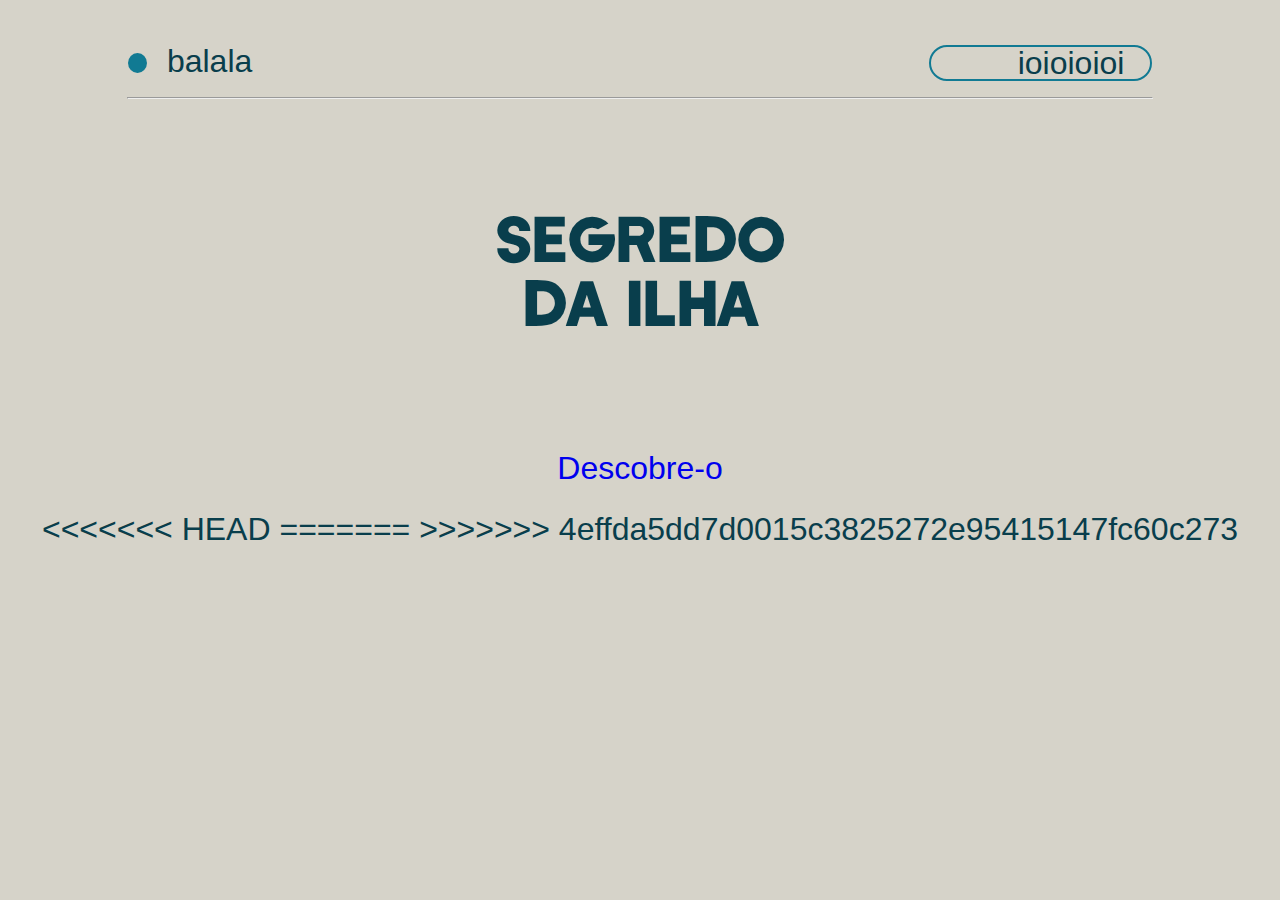
==== index.html @ 46615ce1 "Merge branch 'main' of https://github.com/Rosa-do-Carmo/P4" ====
<!DOCTYPE html>
<html lang="en">
<head>
    <meta charset="UTF-8">
    <meta name="viewport" content="width=device-width, initial-scale=1.0">
    <title>Document</title>
    <title>HTML5 Boilerplate</title>
  <link rel="stylesheet" href="data/reset.css">
  <link rel="stylesheet" href="data/styles.css">
</head>
<body>
    <body>
        <div id="wrapper">
        <header>
            <div id="top">
                <nav id="top-nav">
                    <a id="dot"></a>
                    <p>balala</p>
                    <p id="space"></p>
                    <p id="textbox">ioioioioi</p>
                </nav>
                <hr>
                <div>
        </header>
        <main>
            <h1>segredo<br>da ilha</h1>
            <div>
              <nav>
                <a id="start" href="0.html" onclick="pathA()">Descobre-o</a>
              </nav>
            </div>
            </main>
            <footer>
                <div id="waves"></div>
            </footer>
    </div>
    <script src="data/app.js"></script>
<<<<<<< HEAD
    <script src="data/buttons.js"></script>
=======
    <script>function pathA(){
      var v = 0;
      localStorage.setItem("v", v);
    }
      </script>
>>>>>>> 4effda5dd7d0015c3825272e95415147fc60c273
</body>
</html>
---- data/styles.css ----
@font-face {
  font-family: titlefont;
  src: url('Womby-Regular.ttf');
}
:root {
  font-family: sans-serif;
  color: #093e4c;
  --col1: #117a93;
  --col2: #beee62;
  --col3: #f7743b;
  --bg: #d2ceb7;
}

body {
  font-size:200%;
  display: block;
  position: relative;
  background-color: var(--bg);
  background-color: #d6d3c9;
  background-image: url("https://cdn.discordapp.com/attachments/594581200249684084/1178651731958169620/bg.png");
  background-size:cover;
  background-position: center bottom;
  background-repeat: no-repeat;
  width: 100%;
  height: 100vh;
  margin: 0 auto;
  text-align: center;
}
#wrapper {
  width: 100%;
}/*
header {
  height: 50vh;
}*/

main {
  width: 100%;
  justify-content: center;
  margin: 0 auto;
}

article {
  min-width: 10%;
  max-width: 40%;
  height: 40vh;
  margin: 2vh auto;
  border-radius: 10px;
  border: 2px solid #9d9d9d;
  background-color: #ffffff75;
  min-height: 25px;
  padding: 10px;
  line-height: 100%;
}
img {
  height: 100%;
  width: auto;
}

h2 {
  position:relative;
  margin: 0 auto;
  width: 60%;
  text-align: center;
  line-height: 60%;
  font-size: 150%;
}
br {
  line-height: 100%;
}
strong {
  border: 1px #9d9d9d solid;
  border-radius: 10%;
  padding-left: 1%;
  padding-right: 1%;
}
#boxes {
  padding: 5% 0;
  margin: 0 auto;
  height: 26vh;
  width:60%;
  border-radius: 10px;
  border: 2px solid #9d9d9d;
  background-color: #ffffff00;
  padding: 10px;
} 

nav {
  box-sizing: border-box;
  display: flex;
  padding: auto;
  padding-left: 0;
  justify-content: space-evenly;
}

a, a:visited {
  text-decoration: none;
  text-decoration-color: #000;
  /*font-variant: small-caps;
  vertical-align: middle;*/
  display: inline-block;
  margin: auto;
  /*font-size: 200%;*/
}
.a {
  font-size: 100%;
  color: var(--col1);
  /* border: 2px solid var(--col1); */
}
.b {
  font-size: 100%;
  color: var(--col2);
  /* border: 2px solid var(--col2); */
}
.c {
  font-size: 100%;
  color: var(--col3);
  /* border: 2px solid var(--col3); */
}

#big {
  border-radius: 5vh;
  padding-left: 10px;
  padding-right: 10px;
}
#big:hover {
  border-radius: 10px;
  transition: 0.3s;
}
button, a {
  cursor: pointer;
  line-height: 25px;
  /* width:150px;
  height: 50px; */
  transition: 0.3s;
  padding: 0;
  background: transparent;
  border: none;
}
#selected {
  padding-left: 25px;
  width: 50%;
  margin: 0 auto;
}
#small {
  background-color: #d6d3c9;
  border: none;
  border-radius: 0px;
  height: 12px;
  margin-top: vh;
  line-height: 13px;
  font-size: 50%;
  align-content: start;
}
#progress-bar {
  color: #d6d3c9;
  background-color: #117a93;
  width: 10%;
  margin-left: 0;
}
#top {
  padding-top: 5vh;
}
#top-nav {
  justify-content: unset;
  width: 80%;
  margin: 0 auto;
}
hr {
  width: 80%;
}
 #dot {
  width: 20px;
  height:20px;
  background-color: #117a93;
  border-radius: 50%;
  border: none;
  margin-left: 0;
  margin-right: 20px;
 }
 #space {
  width: 70%;
 }
 #textbox {
  width: 20%;
  text-align: right;
  margin-left: 0;
  border: 2px #117a93 solid;
  border-radius: 20px;
  padding-right: 2vw;
 }

 h1 {
  position:relative;
  margin: 0 auto;
  width: 60%;
  text-align: center;
  padding-top: 10vh;
  padding-bottom: 10vh;
  font-size: 200%;
  font-style: bold;
  font-family: titlefont;
}
#start {
  width: 20vw;
  height: 10vh;
  line-height: 10vh;
  border-radius: 5vh;
}

footer {
  position: absolute;
  height: 100px;
  width: 100%;
  background-image: url("https://cdn.discordapp.com/attachments/594581200249684084/1176118038270050374/wave.png");
  background-repeat: repeat-x;
  margin-bottom: 0;
  bottom: 0;
}
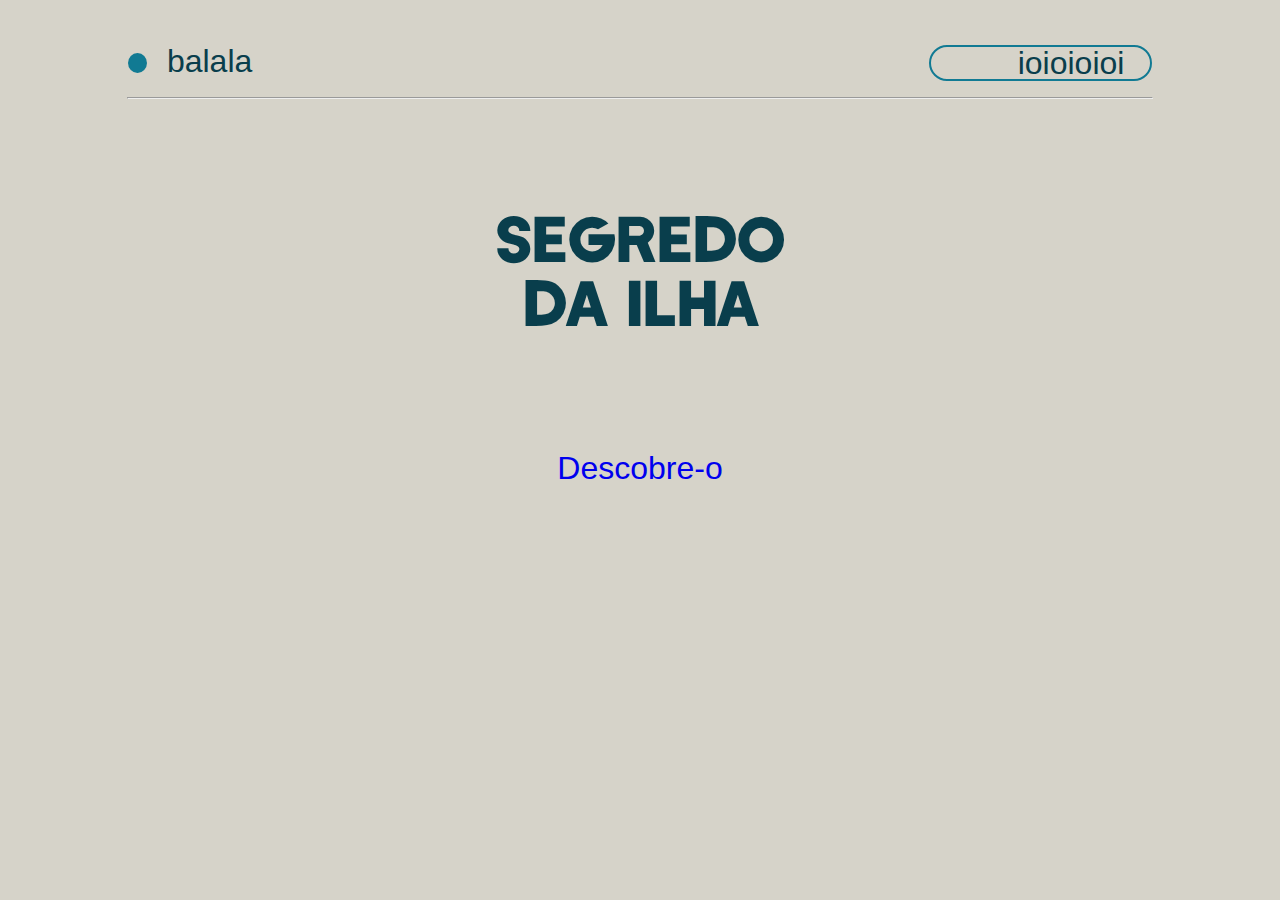
==== commit 530fff0b: "Update index.html" ====
--- a/index.html
+++ b/index.html
@@ -35,14 +35,11 @@
             </footer>
     </div>
     <script src="data/app.js"></script>
-<<<<<<< HEAD
     <script src="data/buttons.js"></script>
-=======
     <script>function pathA(){
       var v = 0;
       localStorage.setItem("v", v);
     }
       </script>
->>>>>>> 4effda5dd7d0015c3825272e95415147fc60c273
 </body>
 </html>
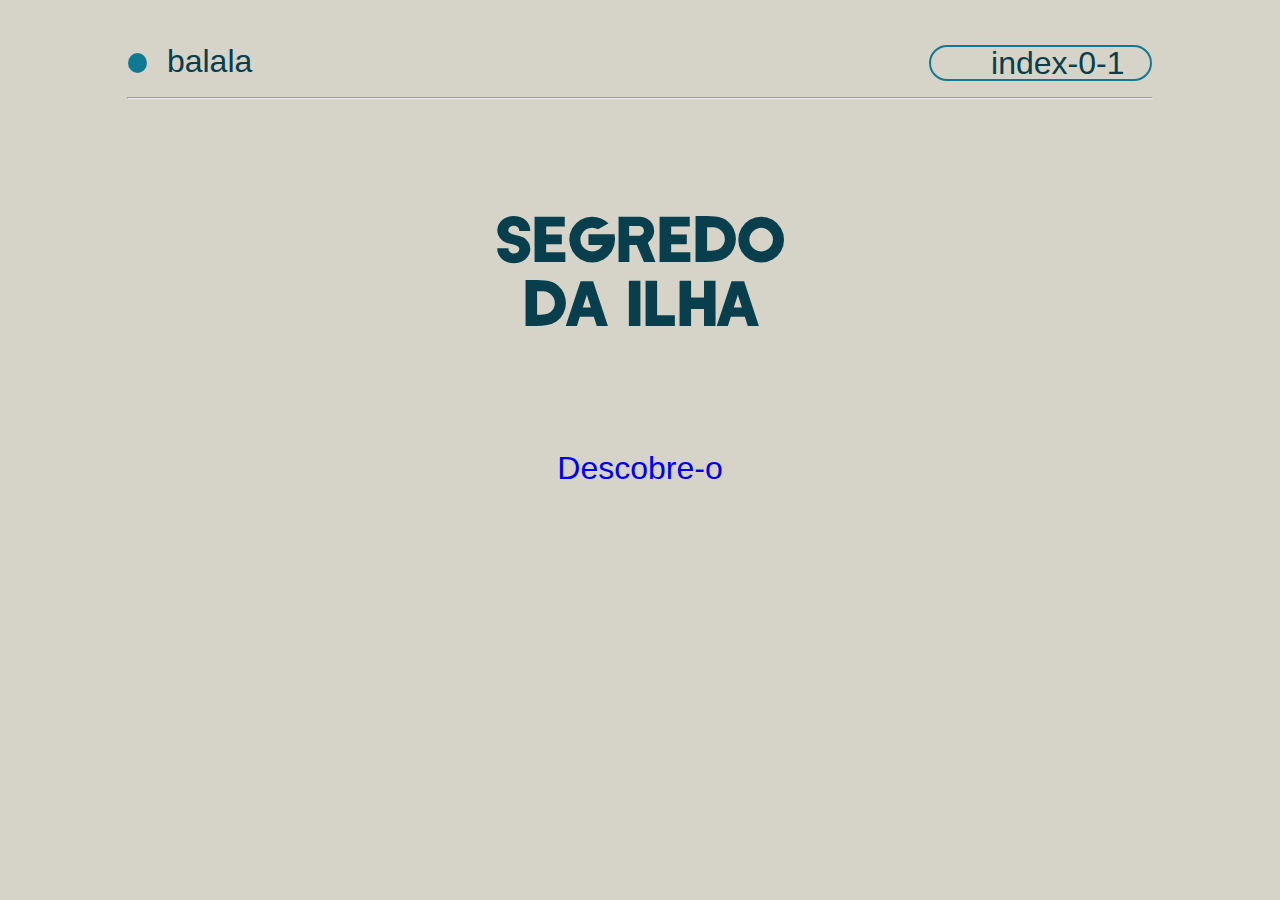
==== commit 9e43fc24: "added a lot of text" ====
--- a/index.html
+++ b/index.html
@@ -17,7 +17,7 @@
                     <a id="dot"></a>
                     <p>balala</p>
                     <p id="space"></p>
-                    <p id="textbox">ioioioioi</p>
+                    <p id="textbox"></p>
                 </nav>
                 <hr>
                 <div>
@@ -36,10 +36,6 @@
     </div>
     <script src="data/app.js"></script>
     <script src="data/buttons.js"></script>
-    <script>function pathA(){
-      var v = 0;
-      localStorage.setItem("v", v);
-    }
-      </script>
+
 </body>
 </html>
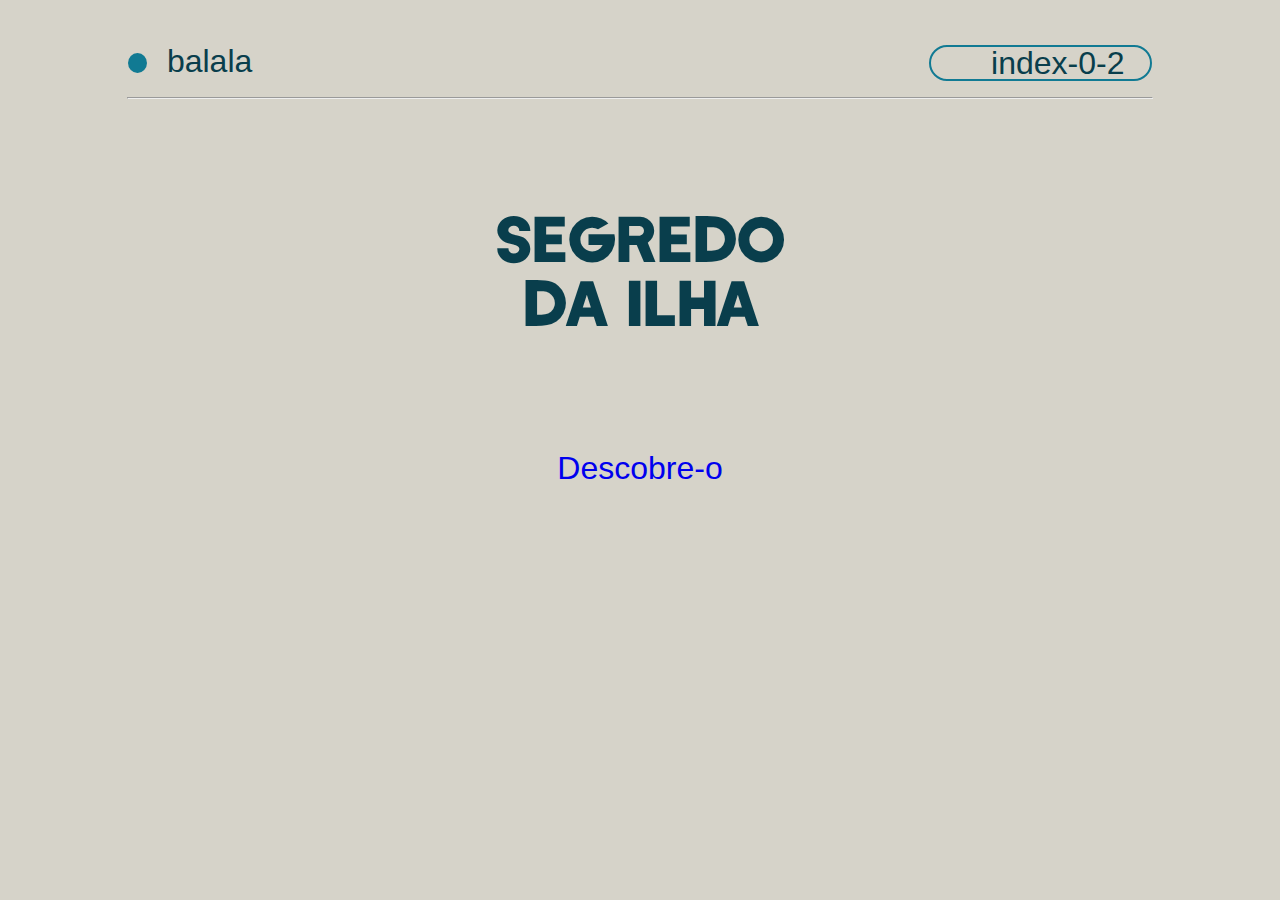
==== commit b29e3b9d: "Merge branch 'main' of https://github.com/Rosa-do-Carmo/P4" ====
--- a/index.html
+++ b/index.html
@@ -36,6 +36,5 @@
     </div>
     <script src="data/app.js"></script>
     <script src="data/buttons.js"></script>
-
 </body>
 </html>
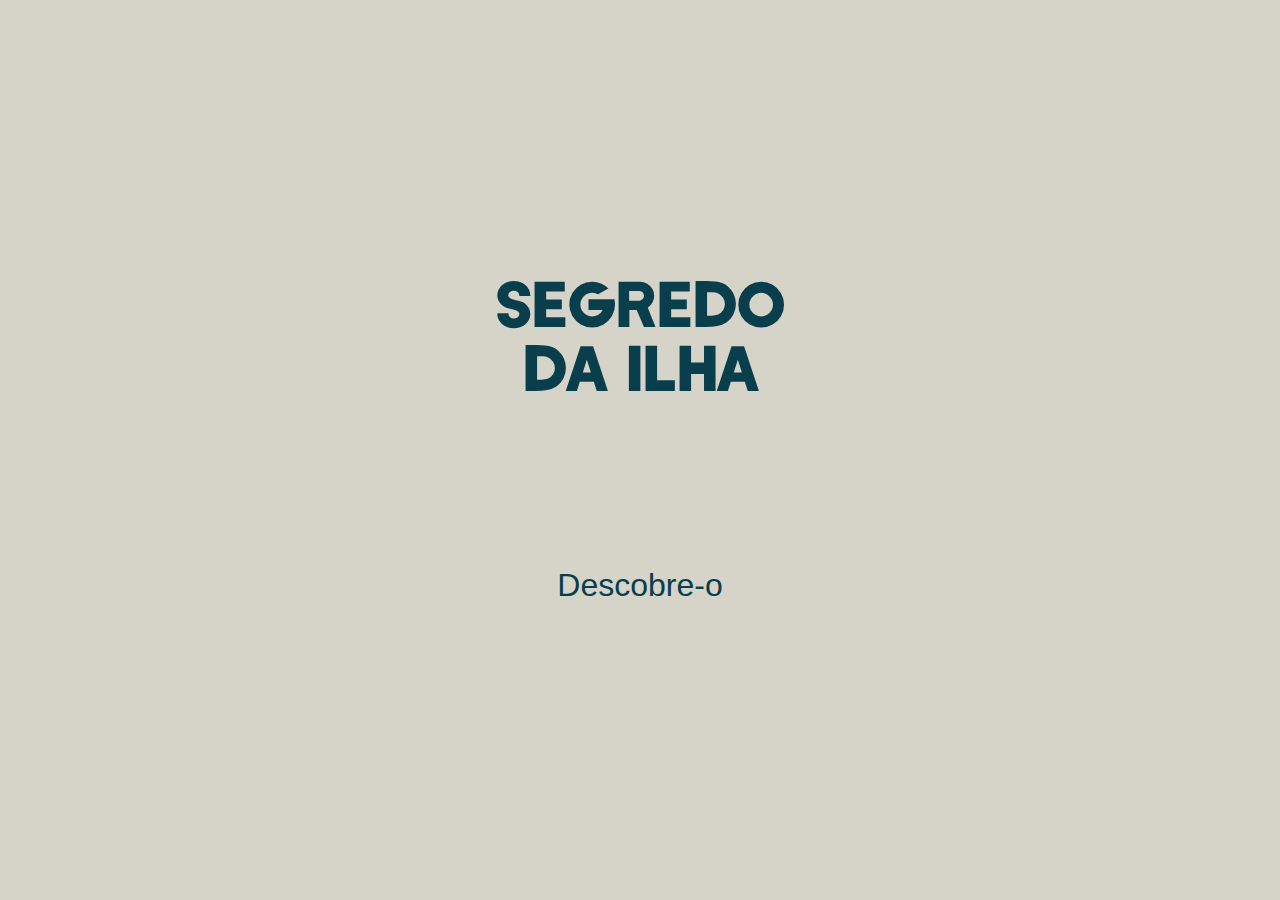
==== commit d0a57bd1: "fixed main layout" ====
--- a/index.html
+++ b/index.html
@@ -12,19 +12,11 @@
     <body>
         <div id="wrapper">
         <header>
-            <div id="top">
-                <nav id="top-nav">
-                    <a id="dot"></a>
-                    <p>balala</p>
-                    <p id="space"></p>
-                    <p id="textbox"></p>
-                </nav>
-                <hr>
-                <div>
+
         </header>
         <main>
             <h1>segredo<br>da ilha</h1>
-            <div>
+            <div id="start-btn">
               <nav>
                 <a id="start" href="0.html" onclick="pathA()">Descobre-o</a>
               </nav>
--- a/data/styles.css
+++ b/data/styles.css
@@ -2,118 +2,121 @@
   font-family: titlefont;
   src: url('Womby-Regular.ttf');
 }
+
 :root {
   font-family: sans-serif;
   color: #093e4c;
   --col1: #117a93;
-  --col2: #beee62;
+  --col2: #569c66;
   --col3: #f7743b;
   --bg: #d2ceb7;
 }
 
 body {
-  font-size:200%;
+  font-size: 200%;
   display: block;
   position: relative;
   background-color: var(--bg);
   background-color: #d6d3c9;
   background-image: url("https://cdn.discordapp.com/attachments/594581200249684084/1178651731958169620/bg.png");
-  background-size:cover;
+  background-size: cover;
   background-position: center bottom;
   background-repeat: no-repeat;
-  width: 100%;
+  width: 100vw;
   height: 100vh;
   margin: 0 auto;
   text-align: center;
-}
+  color: #093e4c;
+  overflow: hidden;
+}
+
 #wrapper {
   width: 100%;
-}/*
+  height: 100%;
+}
+
+
 header {
-  height: 50vh;
-}*/
+  height: 10vh;
+}
 
 main {
-  width: 100%;
-  justify-content: center;
-  margin: 0 auto;
+  position: relative;
+  height: 90vh;
+  width: 100vw;
+  margin: 0 auto;
+  margin-right: 0;
+  display: inline-flex;
 }
 
 article {
-  min-width: 10%;
-  max-width: 40%;
-  height: 40vh;
-  margin: 2vh auto;
-  border-radius: 10px;
-  border: 2px solid #9d9d9d;
-  background-color: #ffffff75;
-  min-height: 25px;
-  padding: 10px;
-  line-height: 100%;
-}
+  width: 50vw;
+  height: auto;
+}
+
 img {
-  height: 100%;
-  width: auto;
+  height: auto;
+  width: 50vw;
 }
 
 h2 {
-  position:relative;
-  margin: 0 auto;
+  position: relative;
+  margin: 0 5vw auto auto;
   width: 60%;
-  text-align: center;
-  line-height: 60%;
+  text-align: right;
   font-size: 150%;
-}
+  font-family: titlefont;
+  margin-top: -4vh;
+}
+
 br {
   line-height: 100%;
 }
+
 strong {
   border: 1px #9d9d9d solid;
   border-radius: 10%;
   padding-left: 1%;
   padding-right: 1%;
 }
+
 #boxes {
-  padding: 5% 0;
-  margin: 0 auto;
-  height: 26vh;
-  width:60%;
-  border-radius: 10px;
-  border: 2px solid #9d9d9d;
-  background-color: #ffffff00;
-  padding: 10px;
-} 
+  display: flex;
+  flex: right;
+  width: 50%;
+  padding: 10% 5% 0 10%;
+  height: 50vh;
+}
 
 nav {
-  box-sizing: border-box;
+  margin: auto;
+}
+
+#textbox {
   display: flex;
-  padding: auto;
-  padding-left: 0;
-  justify-content: space-evenly;
-}
-
-a, a:visited {
-  text-decoration: none;
-  text-decoration-color: #000;
-  /*font-variant: small-caps;
-  vertical-align: middle;*/
-  display: inline-block;
-  margin: auto;
-  /*font-size: 200%;*/
-}
+  text-align: right;
+  margin-bottom: 0;
+  margin-top: auto;
+}
+
 .a {
   font-size: 100%;
-  color: var(--col1);
+  background-color: var(--col1);
+  color: var(--bg);
   /* border: 2px solid var(--col1); */
 }
+
 .b {
   font-size: 100%;
-  color: var(--col2);
+  background-color: var(--col2);
+  color: var(--bg);
   /* border: 2px solid var(--col2); */
 }
+
 .c {
   font-size: 100%;
-  color: var(--col3);
+  background-color: var(--col3);
+  color: var(--bg);
   /* border: 2px solid var(--col3); */
 }
 
@@ -122,11 +125,14 @@
   padding-left: 10px;
   padding-right: 10px;
 }
+
 #big:hover {
   border-radius: 10px;
   transition: 0.3s;
 }
-button, a {
+
+button,
+a {
   cursor: pointer;
   line-height: 25px;
   /* width:150px;
@@ -136,11 +142,13 @@
   background: transparent;
   border: none;
 }
+
 #selected {
   padding-left: 25px;
   width: 50%;
   margin: 0 auto;
 }
+
 #small {
   background-color: #d6d3c9;
   border: none;
@@ -151,60 +159,60 @@
   font-size: 50%;
   align-content: start;
 }
+
 #progress-bar {
   color: #d6d3c9;
   background-color: #117a93;
   width: 10%;
   margin-left: 0;
 }
-#top {
-  padding-top: 5vh;
-}
+
 #top-nav {
-  justify-content: unset;
-  width: 80%;
-  margin: 0 auto;
-}
+  text-align: left;
+  padding-top: 4vh;
+  margin-left: 5vw;
+}
+
 hr {
-  width: 80%;
-}
- #dot {
-  width: 20px;
-  height:20px;
-  background-color: #117a93;
-  border-radius: 50%;
+  width: 100%;
+  color: #093e4c;
+  margin-top: 2vh;
+}
+
+#dot {
+  height: 100%;
   border: none;
-  margin-left: 0;
-  margin-right: 20px;
- }
- #space {
+  padding-top: 50%;
+  margin-left: 5vw;
+}
+
+#space {
   width: 70%;
- }
- #textbox {
-  width: 20%;
-  text-align: right;
-  margin-left: 0;
-  border: 2px #117a93 solid;
-  border-radius: 20px;
-  padding-right: 2vw;
- }
-
- h1 {
-  position:relative;
+}
+
+h1 {
+  position: relative;
   margin: 0 auto;
   width: 60%;
   text-align: center;
-  padding-top: 10vh;
+  padding-top: 20vh;
   padding-bottom: 10vh;
   font-size: 200%;
   font-style: bold;
   font-family: titlefont;
+}
+#start-btn {
+  width: 100vw;
+  position: absolute;
+  display: flex;
+  margin: 50vh auto;
 }
 #start {
   width: 20vw;
   height: 10vh;
   line-height: 10vh;
   border-radius: 5vh;
+  margin: 0 auto;
 }
 
 footer {
@@ -217,3 +225,16 @@
   bottom: 0;
 }
 
+#texto {
+  font-size: 75%;
+  line-height: auto;
+  background-color: #d2ceb7;
+  text-align: left;
+}
+
+
+a,
+a:visited {
+  text-decoration: none;
+  color: #093e4c;
+}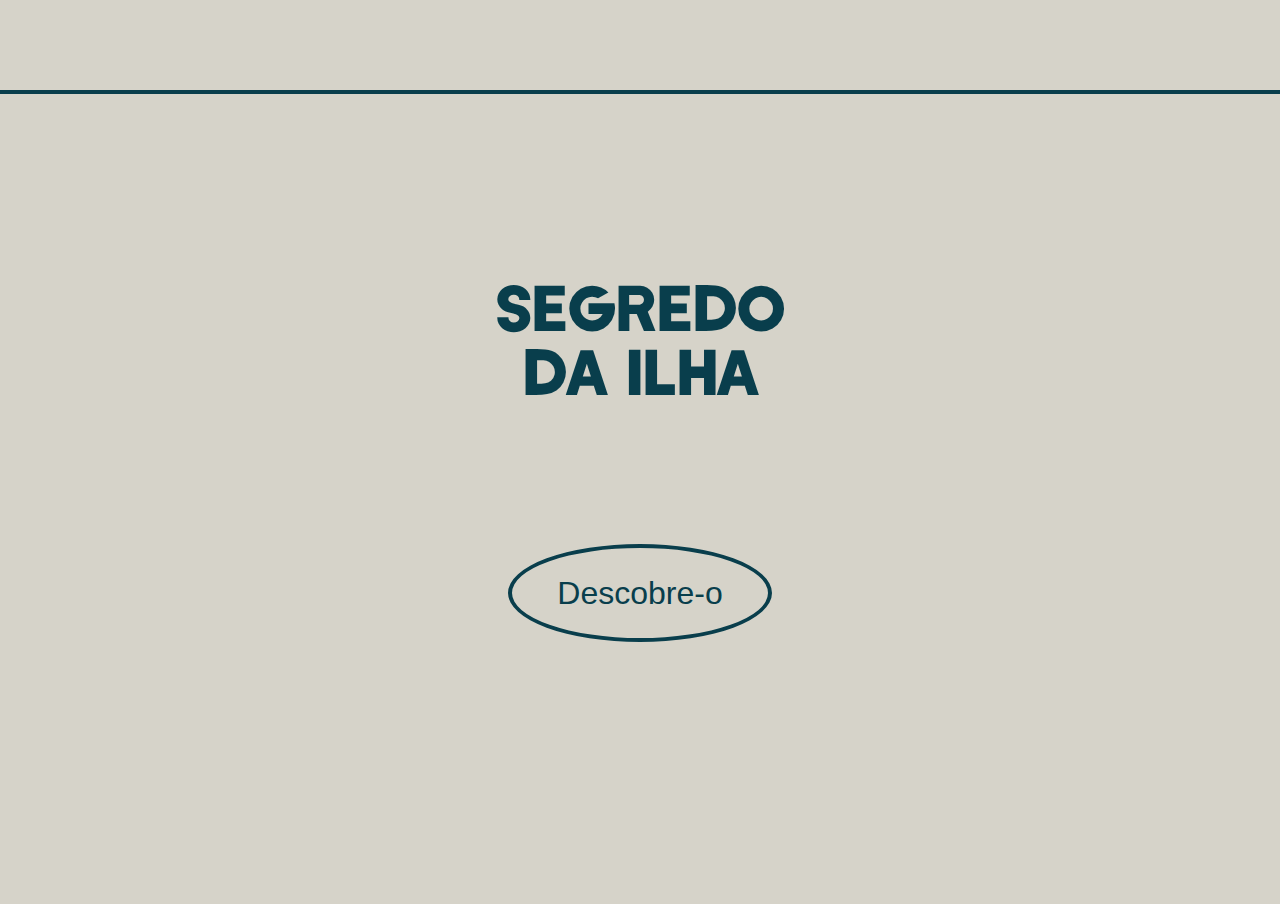
==== commit 046aecf8: "story done" ====
--- a/index.html
+++ b/index.html
@@ -3,8 +3,7 @@
 <head>
     <meta charset="UTF-8">
     <meta name="viewport" content="width=device-width, initial-scale=1.0">
-    <title>Document</title>
-    <title>HTML5 Boilerplate</title>
+    <title>O segredo da Ilha</title>
   <link rel="stylesheet" href="data/reset.css">
   <link rel="stylesheet" href="data/styles.css">
 </head>
@@ -17,7 +16,7 @@
         <main>
             <h1>segredo<br>da ilha</h1>
             <div id="start-btn">
-              <nav>
+              <nav id="start-nav">
                 <a id="start" href="0.html" onclick="pathA()">Descobre-o</a>
               </nav>
             </div>
--- a/data/styles.css
+++ b/data/styles.css
@@ -31,6 +31,7 @@
 }
 
 #wrapper {
+  position: absolute;
   width: 100%;
   height: 100%;
 }
@@ -38,6 +39,7 @@
 
 header {
   height: 10vh;
+  border-bottom: #093e4c 4px solid;
 }
 
 main {
@@ -60,9 +62,9 @@
 }
 
 h2 {
+  pointer-events: none;
   position: relative;
   margin: 0 5vw auto auto;
-  width: 60%;
   text-align: right;
   font-size: 150%;
   font-family: titlefont;
@@ -84,7 +86,7 @@
   display: flex;
   flex: right;
   width: 50%;
-  padding: 10% 5% 0 10%;
+  padding: 5% 5% 5%;
   height: 50vh;
 }
 
@@ -99,24 +101,30 @@
   margin-top: auto;
 }
 
+a,
+a:visited {
+  text-decoration: none;
+  color: #093e4c;
+}
+
 .a {
   font-size: 100%;
-  background-color: var(--col1);
-  color: var(--bg);
+  background-color: var(--col3);
+  color: var(--bg) !important;
   /* border: 2px solid var(--col1); */
 }
 
 .b {
   font-size: 100%;
   background-color: var(--col2);
-  color: var(--bg);
+  color: var(--bg) !important;
   /* border: 2px solid var(--col2); */
 }
 
 .c {
   font-size: 100%;
-  background-color: var(--col3);
-  color: var(--bg);
+  background-color: var(--col1);
+  color: var(--bg) !important;
   /* border: 2px solid var(--col3); */
 }
 
@@ -168,21 +176,21 @@
 }
 
 #top-nav {
+  z-index: 999;
   text-align: left;
-  padding-top: 4vh;
+  margin-top: 4vh;
   margin-left: 5vw;
 }
 
 hr {
+  display: none;
   width: 100%;
   color: #093e4c;
-  margin-top: 2vh;
 }
 
 #dot {
   height: 100%;
-  border: none;
-  padding-top: 50%;
+  padding-top: 100%;
   margin-left: 5vw;
 }
 
@@ -201,40 +209,32 @@
   font-style: bold;
   font-family: titlefont;
 }
+
 #start-btn {
   width: 100vw;
   position: absolute;
   display: flex;
   margin: 50vh auto;
 }
+
 #start {
+
+
+
+  margin: 0 auto;
+}
+
+#start-nav {
+  line-height: 10vh;
+  border-radius: 50%;
   width: 20vw;
   height: 10vh;
-  line-height: 10vh;
-  border-radius: 5vh;
-  margin: 0 auto;
-}
-
-footer {
-  position: absolute;
-  height: 100px;
-  width: 100%;
-  background-image: url("https://cdn.discordapp.com/attachments/594581200249684084/1176118038270050374/wave.png");
-  background-repeat: repeat-x;
-  margin-bottom: 0;
-  bottom: 0;
+  border: #093e4c 4px solid;
 }
 
 #texto {
   font-size: 75%;
   line-height: auto;
-  background-color: #d2ceb7;
+  background-color: #d2ceb7b1;
   text-align: left;
-}
-
-
-a,
-a:visited {
-  text-decoration: none;
-  color: #093e4c;
 }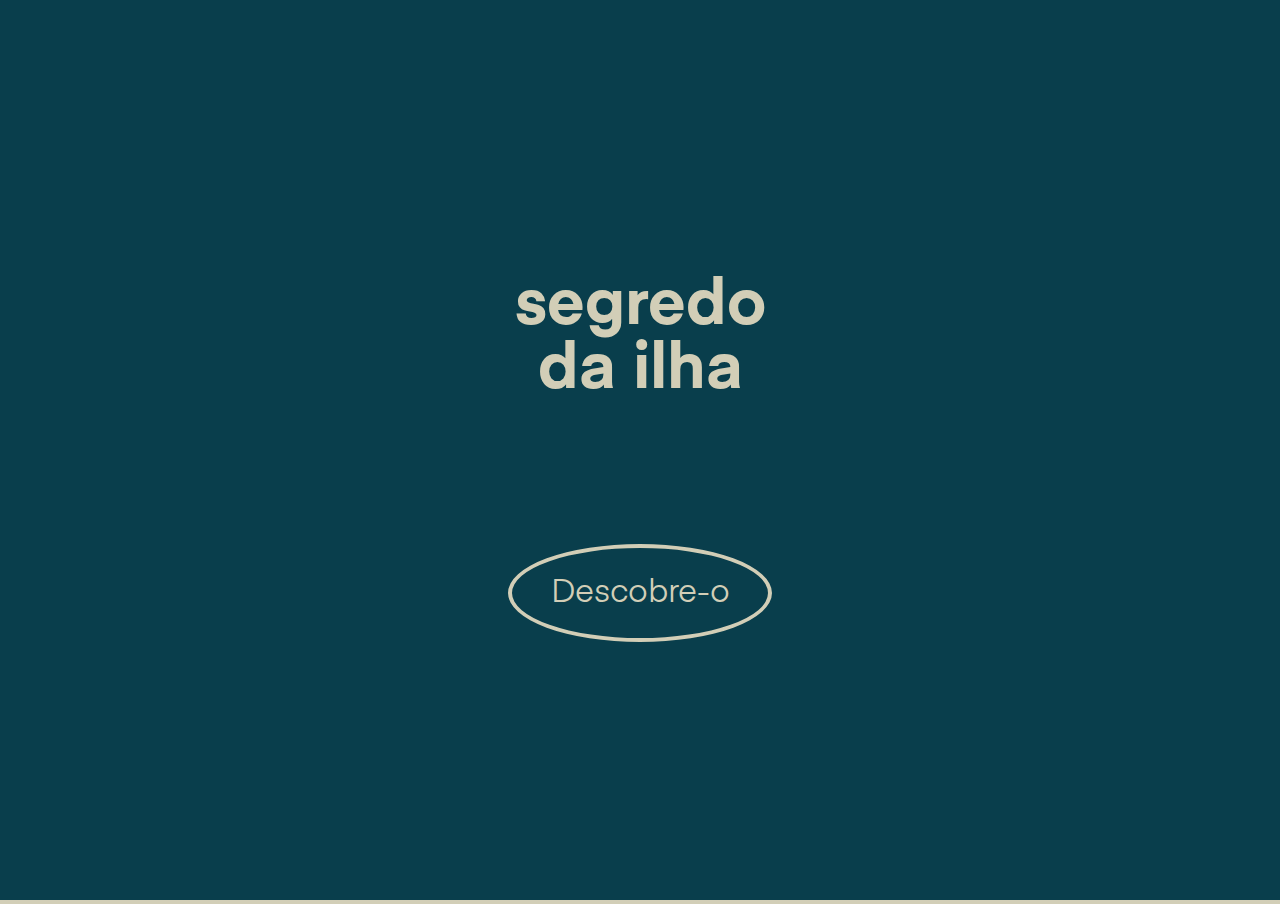
==== commit c7344af5: "images all done" ====
--- a/index.html
+++ b/index.html
@@ -9,7 +9,7 @@
 </head>
 <body>
     <body>
-        <div id="wrapper">
+        <div id="wrapper" style="background-color: #093e4c;">
         <header>
 
         </header>
--- a/data/styles.css
+++ b/data/styles.css
@@ -1,6 +1,10 @@
 @font-face {
   font-family: titlefont;
-  src: url('Womby-Regular.ttf');
+  src: url('Eina01-Bold.ttf');
+}
+@font-face {
+  font-family: bodyfont;
+  src: url('Eina01-Regular.ttf');
 }
 
 :root {
@@ -12,13 +16,18 @@
   --bg: #d2ceb7;
 }
 
+h1{
+  color: var(--bg);
+} 
+
 body {
+  font-family: bodyfont;
   font-size: 200%;
   display: block;
   position: relative;
   background-color: var(--bg);
-  background-color: #d6d3c9;
-  background-image: url("https://cdn.discordapp.com/attachments/594581200249684084/1178651731958169620/bg.png");
+  background-color: #d2ceb7;
+  /* background-image: url("https://cdn.discordapp.com/attachments/594581200249684084/1178651731958169620/bg.png"); */
   background-size: cover;
   background-position: center bottom;
   background-repeat: no-repeat;
@@ -168,13 +177,6 @@
   align-content: start;
 }
 
-#progress-bar {
-  color: #d6d3c9;
-  background-color: #117a93;
-  width: 10%;
-  margin-left: 0;
-}
-
 #top-nav {
   z-index: 999;
   text-align: left;
@@ -218,9 +220,7 @@
 }
 
 #start {
-
-
-
+  color: var(--bg);
   margin: 0 auto;
 }
 
@@ -229,12 +229,12 @@
   border-radius: 50%;
   width: 20vw;
   height: 10vh;
-  border: #093e4c 4px solid;
+  border: var(--bg) 4px solid;
 }
 
 #texto {
   font-size: 75%;
   line-height: auto;
-  background-color: #d2ceb7b1;
+  background-color: #d2ceb7;
   text-align: left;
 }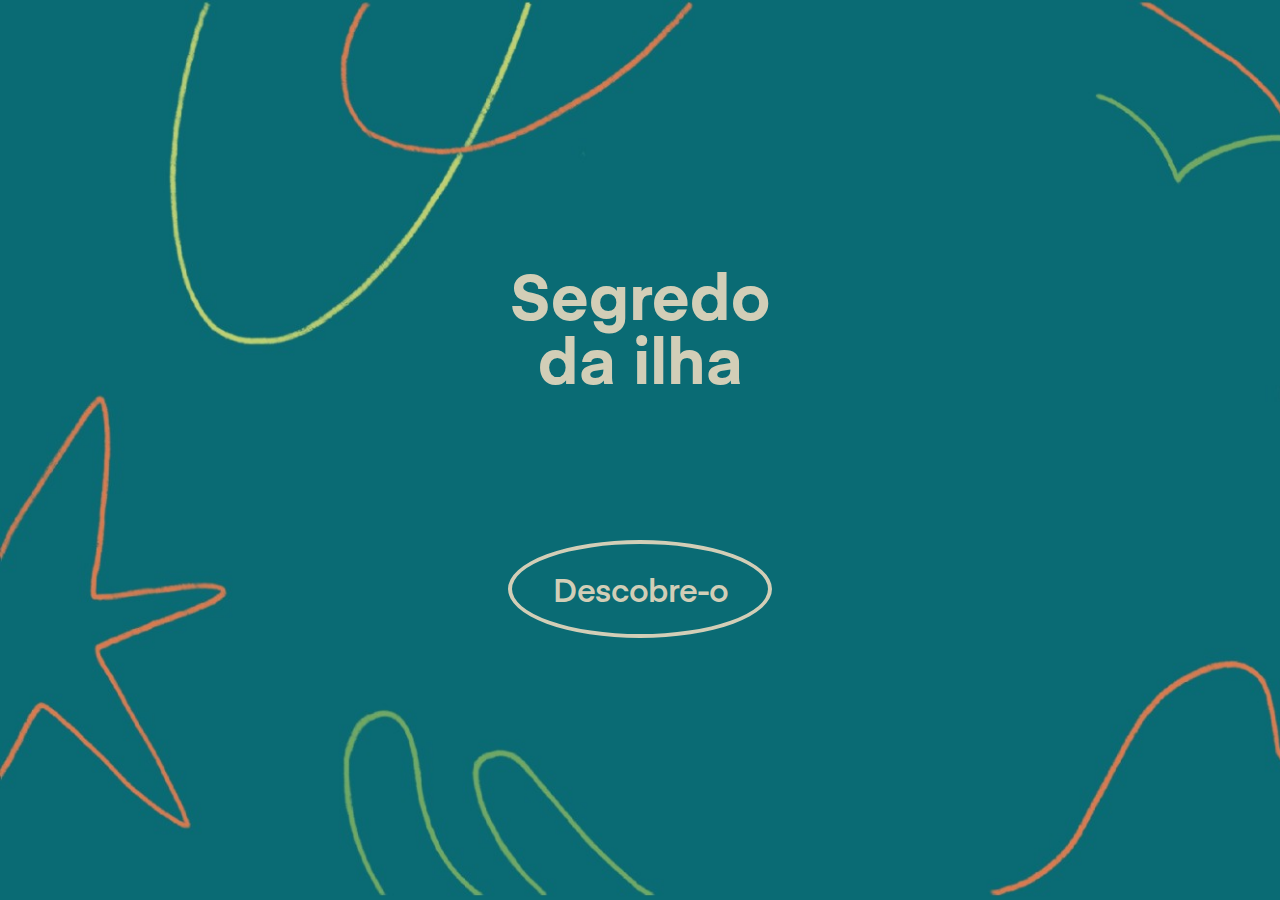
==== commit 7be5d18a: "capa" ====
--- a/index.html
+++ b/index.html
@@ -3,18 +3,18 @@
 <head>
     <meta charset="UTF-8">
     <meta name="viewport" content="width=device-width, initial-scale=1.0">
-    <title>O segredo da Ilha</title>
+    <title>O segredo da ilha</title>
   <link rel="stylesheet" href="data/reset.css">
   <link rel="stylesheet" href="data/styles.css">
 </head>
 <body>
     <body>
-        <div id="wrapper" style="background-color: #093e4c;">
+        <div id="wrapper" style="background-color: #093e4c; background-image: url('data/images/landing.png'); background-size: cover;">
         <header>
 
         </header>
         <main>
-            <h1>segredo<br>da ilha</h1>
+            <h1>Segredo<br>da ilha</h1>
             <div id="start-btn">
               <nav id="start-nav">
                 <a id="start" href="0.html" onclick="pathA()">Descobre-o</a>
--- a/data/styles.css
+++ b/data/styles.css
@@ -2,23 +2,33 @@
   font-family: titlefont;
   src: url('Eina01-Bold.ttf');
 }
+
 @font-face {
   font-family: bodyfont;
   src: url('Eina01-Regular.ttf');
 }
 
+@font-face {
+  font-family: textfont;
+  src: url('Eina01-SemiBold.ttf');
+}
+@font-face {
+  font-family: h1;
+  src: url('Womby-Regular.ttf');
+}
 :root {
   font-family: sans-serif;
-  color: #093e4c;
+  color: #0C6A74;
   --col1: #117a93;
   --col2: #569c66;
   --col3: #f7743b;
   --bg: #d2ceb7;
 }
 
-h1{
+h1 {
+  font-family: h1;
   color: var(--bg);
-} 
+}
 
 body {
   font-family: bodyfont;
@@ -27,7 +37,6 @@
   position: relative;
   background-color: var(--bg);
   background-color: #d2ceb7;
-  /* background-image: url("https://cdn.discordapp.com/attachments/594581200249684084/1178651731958169620/bg.png"); */
   background-size: cover;
   background-position: center bottom;
   background-repeat: no-repeat;
@@ -35,20 +44,21 @@
   height: 100vh;
   margin: 0 auto;
   text-align: center;
-  color: #093e4c;
+  color: #0C6A74;
   overflow: hidden;
 }
 
 #wrapper {
-  position: absolute;
   width: 100%;
   height: 100%;
 }
 
 
 header {
+  line-height: 200%;
+  font-size: 75%;
   height: 10vh;
-  border-bottom: #093e4c 4px solid;
+  /* border-bottom: #093e4c 4px solid; */
 }
 
 main {
@@ -62,12 +72,13 @@
 
 article {
   width: 50vw;
+  z-index: 9;
+}
+
+img {
+  background-color: var(--bg);
+  width: 108%;
   height: auto;
-}
-
-img {
-  height: auto;
-  width: 50vw;
 }
 
 h2 {
@@ -76,7 +87,7 @@
   margin: 0 5vw auto auto;
   text-align: right;
   font-size: 150%;
-  font-family: titlefont;
+  font-family: h1;
   margin-top: -4vh;
 }
 
@@ -85,18 +96,16 @@
 }
 
 strong {
-  border: 1px #9d9d9d solid;
-  border-radius: 10%;
-  padding-left: 1%;
-  padding-right: 1%;
+  font-family: textfont;
 }
 
 #boxes {
+  border-top: #0C6A74 4px solid;
   display: flex;
   flex: right;
   width: 50%;
   padding: 5% 5% 5%;
-  height: 50vh;
+  height: auto;
 }
 
 nav {
@@ -104,16 +113,17 @@
 }
 
 #textbox {
-  display: flex;
   text-align: right;
   margin-bottom: 0;
-  margin-top: auto;
+  margin-top: 80vh;
+  margin-left: 90vw;
+  position: absolute;
 }
 
 a,
 a:visited {
   text-decoration: none;
-  color: #093e4c;
+  color: #0C6A74;
 }
 
 .a {
@@ -171,17 +181,15 @@
   border: none;
   border-radius: 0px;
   height: 12px;
-  margin-top: vh;
   line-height: 13px;
   font-size: 50%;
   align-content: start;
 }
 
 #top-nav {
-  z-index: 999;
+  font-family: textfont;
   text-align: left;
   margin-top: 4vh;
-  margin-left: 5vw;
 }
 
 hr {
@@ -214,6 +222,7 @@
 
 #start-btn {
   width: 100vw;
+  font-family: textfont;
   position: absolute;
   display: flex;
   margin: 50vh auto;
@@ -233,8 +242,9 @@
 }
 
 #texto {
+  font-family: textfont;
   font-size: 75%;
-  line-height: auto;
+  line-height: 2rem;
   background-color: #d2ceb7;
   text-align: left;
 }